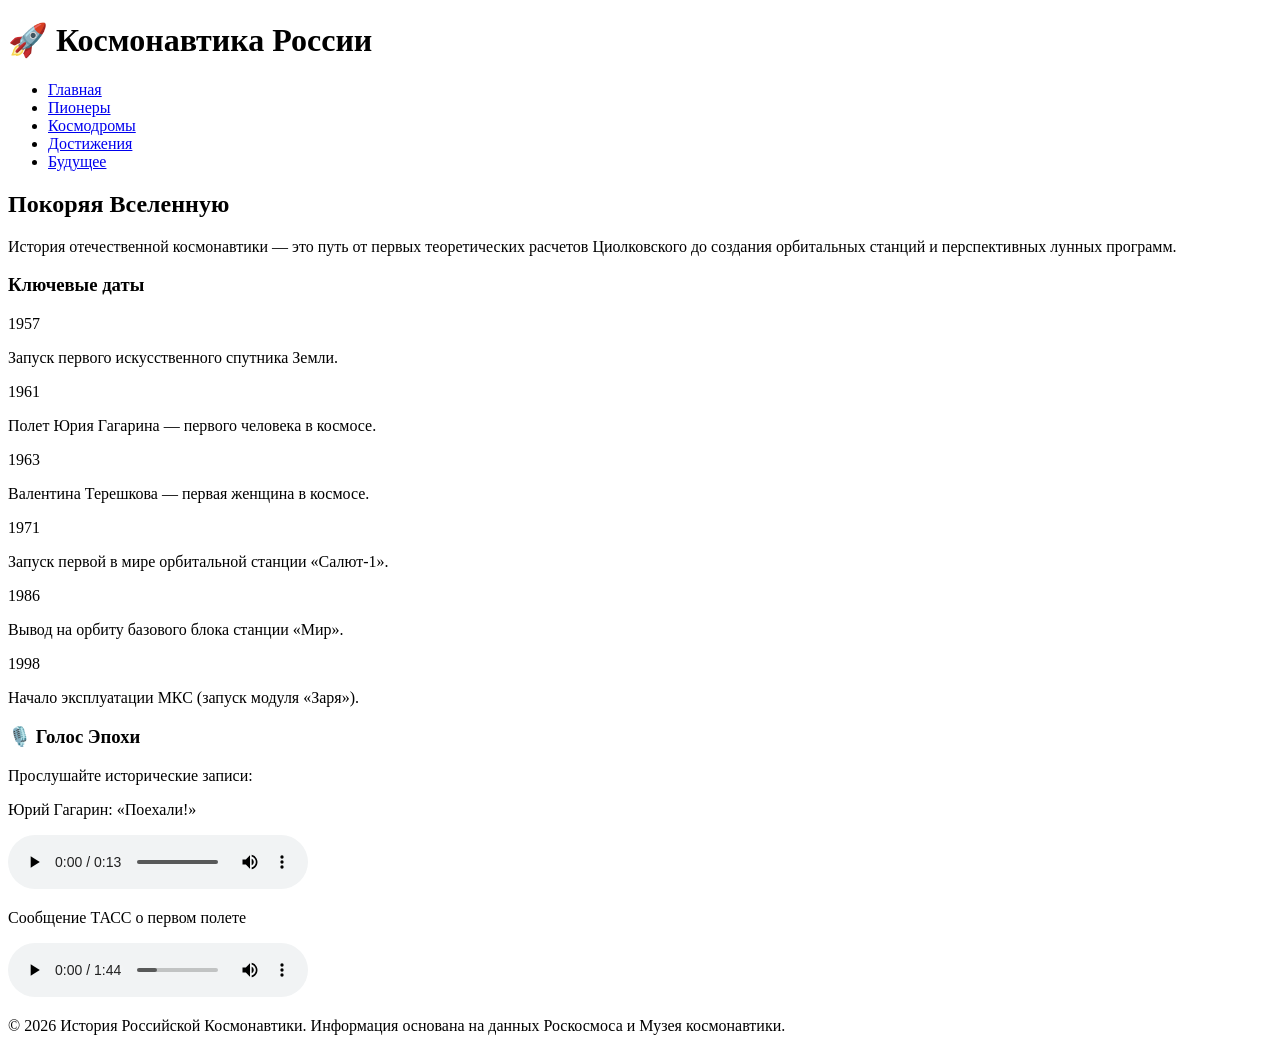
==== index.html @ a7c4892f "Add files via upload" ====
<!DOCTYPE html>
<html lang="ru">
<head>
    <meta charset="UTF-8">
    <!-- ВАЖНО: Этот тег делает сайт адаптивным -->
    <meta name="viewport" content="width=device-width, initial-scale=1.0">
    <title>Космонавтика России | Главная</title>
    <!-- Подключение вашего CSS файла -->
    <link rel="stylesheet" href="style.css"> 
    <!-- Подключение вашего JS файла (если есть) -->
    <script src="script.js" defer></script>
</head>
<body>

    <!-- Шапка сайта с навигацией -->
    <header class="site-header">
        <div class="container">
            <h1 class="logo">🚀 Космонавтика России</h1>
            <nav class="main-nav">
                <!-- Меню должно быть адаптивным (на мобильных часто делают "гамбургер") -->
                <ul>
                    <li><a href="index.html" class="active">Главная</a></li>
                    <li><a href="pioneers.html">Пионеры</a></li>
                    <li><a href="cosmodromes.html">Космодромы</a></li>
                    <li><a href="achievements.html">Достижения</a></li>
                    <li><a href="future.html">Будущее</a></li>
                </ul>
            </nav>
        </div>
    </header>

    <!-- Основной контент -->
    <main class="content">
        
        <!-- Секция Героя/Заголовка -->
        <section class="hero-section">
            <div class="container">
                <h2>Покоряя Вселенную</h2>
                <p>История отечественной космонавтики — это путь от первых теоретических расчетов Циолковского до создания орбитальных станций и перспективных лунных программ.</p>
            </div>
        </section>

        <!-- Секция Ключевые даты (Сетка или Список) -->
        <section class="dates-section">
            <div class="container">
                <h3>Ключевые даты</h3>
                <div class="grid-container">
                    <div class="card">
                        <span class="year">1957</span>
                        <p>Запуск первого искусственного спутника Земли.</p>
                    </div>
                    <div class="card">
                        <span class="year">1961</span>
                        <p>Полет Юрия Гагарина — первого человека в космосе.</p>
                    </div>
                    <div class="card">
                        <span class="year">1963</span>
                        <p>Валентина Терешкова — первая женщина в космосе.</p>
                    </div>
                    <div class="card">
                        <span class="year">1971</span>
                        <p>Запуск первой в мире орбитальной станции «Салют-1».</p>
                    </div>
                    <div class="card">
                        <span class="year">1986</span>
                        <p>Вывод на орбиту базового блока станции «Мир».</p>
                    </div>
                    <div class="card">
                        <span class="year">1998</span>
                        <p>Начало эксплуатации МКС (запуск модуля «Заря»).</p>
                    </div>
                </div>
            </div>
        </section>

        <!-- Секция Аудио -->
        <section class="audio-section">
            <div class="container">
                <h3>🎙️ Голос Эпохи</h3>
                <p>Прослушайте исторические записи:</p>
                
                <div class="audio-item">
                    <p>Юрий Гагарин: «Поехали!»</p>
                    <audio controls>
                        <source src="audio/gagarin_poechali.mp3" type="audio/mpeg">
                        Ваш браузер не поддерживает аудио элемент.
                    </audio>
                </div>

                <div class="audio-item">
                    <p>Сообщение ТАСС о первом полете</p>
                    <audio controls>
                        <source src="audio/tass_announcement.mp3" type="audio/mpeg">
                        Ваш браузер не поддерживает аудио элемент.
                    </audio>
                </div>
            </div>
        </section>

    </main>

    <!-- Подвал -->
    <footer class="site-footer">
        <div class="container">
            <p>© 2026 История Российской Космонавтики. Информация основана на данных Роскосмоса и Музея космонавтики.</p>
        </div>
    </footer>

</body>
</html>
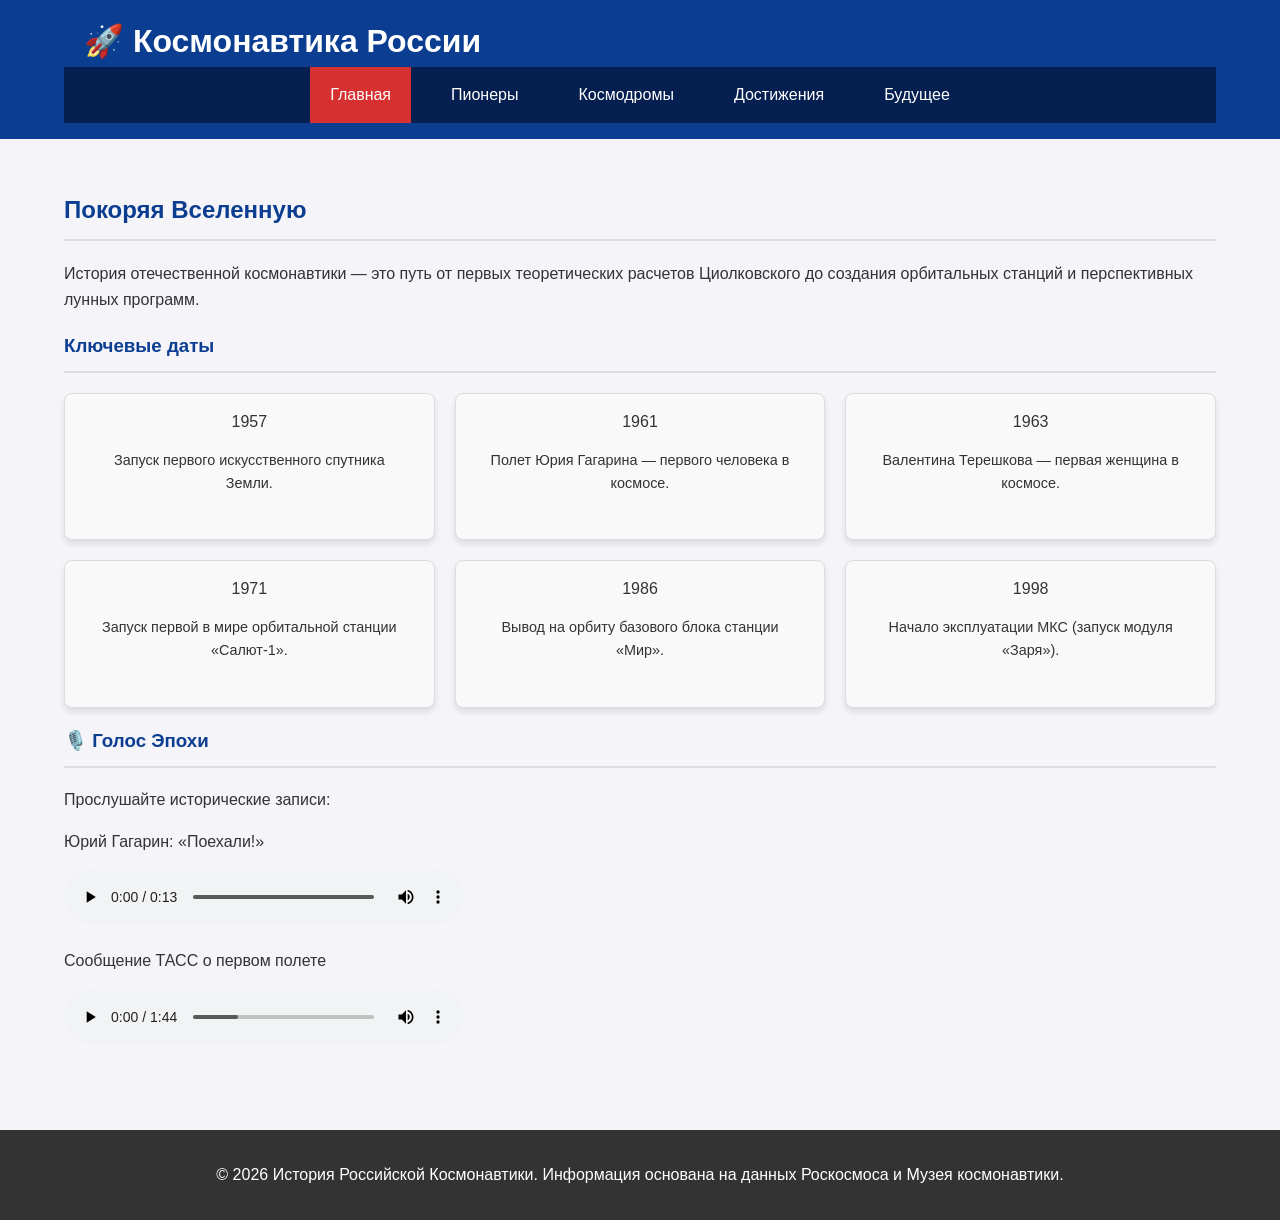
==== commit c94ec8dd: "Update index.html" ====
--- a/index.html
+++ b/index.html
@@ -6,7 +6,7 @@
     <meta name="viewport" content="width=device-width, initial-scale=1.0">
     <title>Космонавтика России | Главная</title>
     <!-- Подключение вашего CSS файла -->
-    <link rel="stylesheet" href="style.css"> 
+    <link rel="stylesheet" href="Style.css"> 
     <!-- Подключение вашего JS файла (если есть) -->
     <script src="script.js" defer></script>
 </head>
@@ -107,4 +107,4 @@
     </footer>
 
 </body>
-</html>+</html>
--- a/Style.css
+++ b/Style.css
@@ -0,0 +1,296 @@
+/* Общие настройки */
+body {
+    font-family: 'Segoe UI', Tahoma, Geneva, Verdana, sans-serif;
+    margin: 0;
+    padding: 0;
+    background-color: #f4f4f9;
+    color: #333;
+    line-height: 1.6;
+}
+
+.container {
+    width: 90%;
+    max-width: 1200px;
+    margin: 0 auto;
+}
+
+/* Шапка */
+header {
+    background-color: #0b3d91;
+    /* NASA/Roscosmos Blue style */
+    color: white;
+    padding: 1rem 0;
+}
+
+header h1 {
+    margin: 0;
+    padding-left: 20px;
+}
+
+nav ul {
+    list-style: none;
+    padding: 0;
+    margin: 0;
+    display: flex;
+    justify-content: center;
+    background-color: #052050;
+}
+
+nav ul li {
+    margin: 0;
+}
+
+nav ul li a {
+    display: block;
+    padding: 15px 20px;
+    color: white;
+    text-decoration: none;
+    transition: background 0.3s;
+}
+
+nav ul li a:hover,
+nav ul li a.active {
+    background-color: #d63031;
+}
+
+/* Основной контент */
+main {
+    padding: 2rem 0;
+    min-height: 60vh;
+}
+
+h2,
+h3 {
+    color: #0b3d91;
+    border-bottom: 2px solid #ddd;
+    padding-bottom: 10px;
+}
+
+/* Главная - Таймлайн */
+.timeline ul {
+    list-style-type: none;
+    padding: 0;
+}
+
+.timeline li {
+    background: white;
+    margin-bottom: 10px;
+    padding: 15px;
+    border-left: 5px solid #d63031;
+    box-shadow: 0 2px 5px rgba(0, 0, 0, 0.1);
+}
+
+/* Аудиогид */
+.audio-guide {
+    background-color: #e3f2fd;
+    padding: 20px;
+    border-radius: 8px;
+    margin-top: 30px;
+    border: 1px solid #bbdefb;
+}
+
+.audio-item {
+    margin-bottom: 15px;
+}
+
+audio {
+    width: 100%;
+    max-width: 400px;
+}
+
+/* Пионеры - Сетка */
+.cosmonauts-grid {
+    display: grid;
+    grid-template-columns: repeat(auto-fit, minmax(250px, 1fr));
+    gap: 20px;
+}
+
+.card {
+    background: white;
+    border-radius: 8px;
+    overflow: hidden;
+    box-shadow: 0 4px 6px rgba(0, 0, 0, 0.1);
+    text-align: center;
+    transition: transform 0.2s;
+}
+
+.card:hover {
+    transform: translateY(-5px);
+}
+
+.card img {
+    width: 100%;
+    height: 250px;
+    object-fit: cover;
+}
+
+.card h3 {
+    border: none;
+    margin: 10px 0 5px;
+}
+
+.card p {
+    padding: 0 15px 15px;
+    font-size: 0.9rem;
+}
+
+/* Карта */
+.interactive-map-container {
+    position: relative;
+    background: #fff;
+    padding: 20px;
+    border-radius: 8px;
+    box-shadow: 0 2px 10px rgba(0, 0, 0, 0.1);
+}
+
+svg {
+    width: 100%;
+    height: auto;
+    border: 1px solid #ccc;
+    background-color: #aaddff;
+    /* Цвет "воды/неба" */
+}
+
+.map-point:hover {
+    fill: #ffeb3b;
+    stroke: #000;
+    stroke-width: 2px;
+}
+
+.map-info-box {
+    margin-top: 15px;
+    padding: 15px;
+    background: #f9f9f9;
+    border-left: 4px solid #0b3d91;
+}
+
+/* Галерея */
+.gallery-grid {
+    display: grid;
+    grid-template-columns: repeat(auto-fill, minmax(300px, 1fr));
+    gap: 20px;
+}
+
+.gallery figure {
+    margin: 0;
+    background: white;
+    padding: 10px;
+    box-shadow: 0 2px 5px rgba(0, 0, 0, 0.1);
+}
+
+.gallery img {
+    width: 100%;
+    height: 200px;
+    object-fit: contain;
+    background: #000;
+}
+
+.gallery figcaption {
+    text-align: center;
+    padding-top: 10px;
+    font-weight: bold;
+}
+
+/* Подвал */
+footer {
+    background-color: #333;
+    color: white;
+    text-align: center;
+    padding: 1rem 0;
+    margin-top: 2rem;
+}
+
+.map-info-box img {
+    display: block;
+    /* Убирает лишние отступы у картинки */
+    margin: 10px auto 15px auto;
+    /* Центрирует картинку и добавляет отступы */
+    box-shadow: 0 2px 8px rgba(0, 0, 0, 0.15);
+    /* Добавляет легкую тень */
+}
+
+/* Чтобы картинки не вылезали за пределы экрана */
+img {
+    max-width: 100%;
+    height: auto;
+    display: block;
+}
+
+/* Ограничитель ширины контента */
+.container {
+    width: 90%;
+    max-width: 1200px; /* Максимальная ширина на больших мониторах */
+    margin: 0 auto;
+    padding: 0 15px;
+}
+
+/* Для ПК и планшетов */
+.main-nav ul {
+    display: flex;
+    list-style: none;
+    gap: 20px;
+}
+
+/* Для мобильных устройств (меньше 768px) */
+@media (max-width: 768px) {
+    .main-nav ul {
+        flex-direction: column;
+        text-align: center;
+        gap: 10px;
+    }
+    
+    .site-header {
+        text-align: center;
+    }
+}
+
+.grid-container {
+    display: grid;
+    /* Автоматическое заполнение: минимум 300px, максимум - сколько влезет */
+    grid-template-columns: repeat(auto-fit, minmax(300px, 1fr));
+    gap: 20px;
+    margin-top: 20px;
+}
+
+.card {
+    border: 1px solid #ddd;
+    padding: 15px;
+    border-radius: 8px;
+    background: #f9f9f9;
+}
+
+/* Картинки всегда занимают доступную ширину, но не больше своей реальной */
+.content img {
+    max-width: 100%;
+    height: auto;
+    margin: 10px 0;
+}
+
+/* Если карта большая, сделайте её прокручиваемой на мобильных */
+.map-container {
+    overflow-x: auto;
+}
+
+/* Планшеты и небольшие ноутбуки */
+@media (max-width: 1024px) {
+    h1 { font-size: 2rem; }
+    h2 { font-size: 1.5rem; }
+}
+
+/* Мобильные телефоны */
+@media (max-width: 600px) {
+    body {
+        font-size: 16px; /* Удобный размер для чтения */
+    }
+    
+    h1 { font-size: 1.5rem; }
+    
+    .hero-section p {
+        line-height: 1.6;
+    }
+    
+    /* Аудиоплееры на всю ширину */
+    audio {
+        width: 100%;
+    }
+}
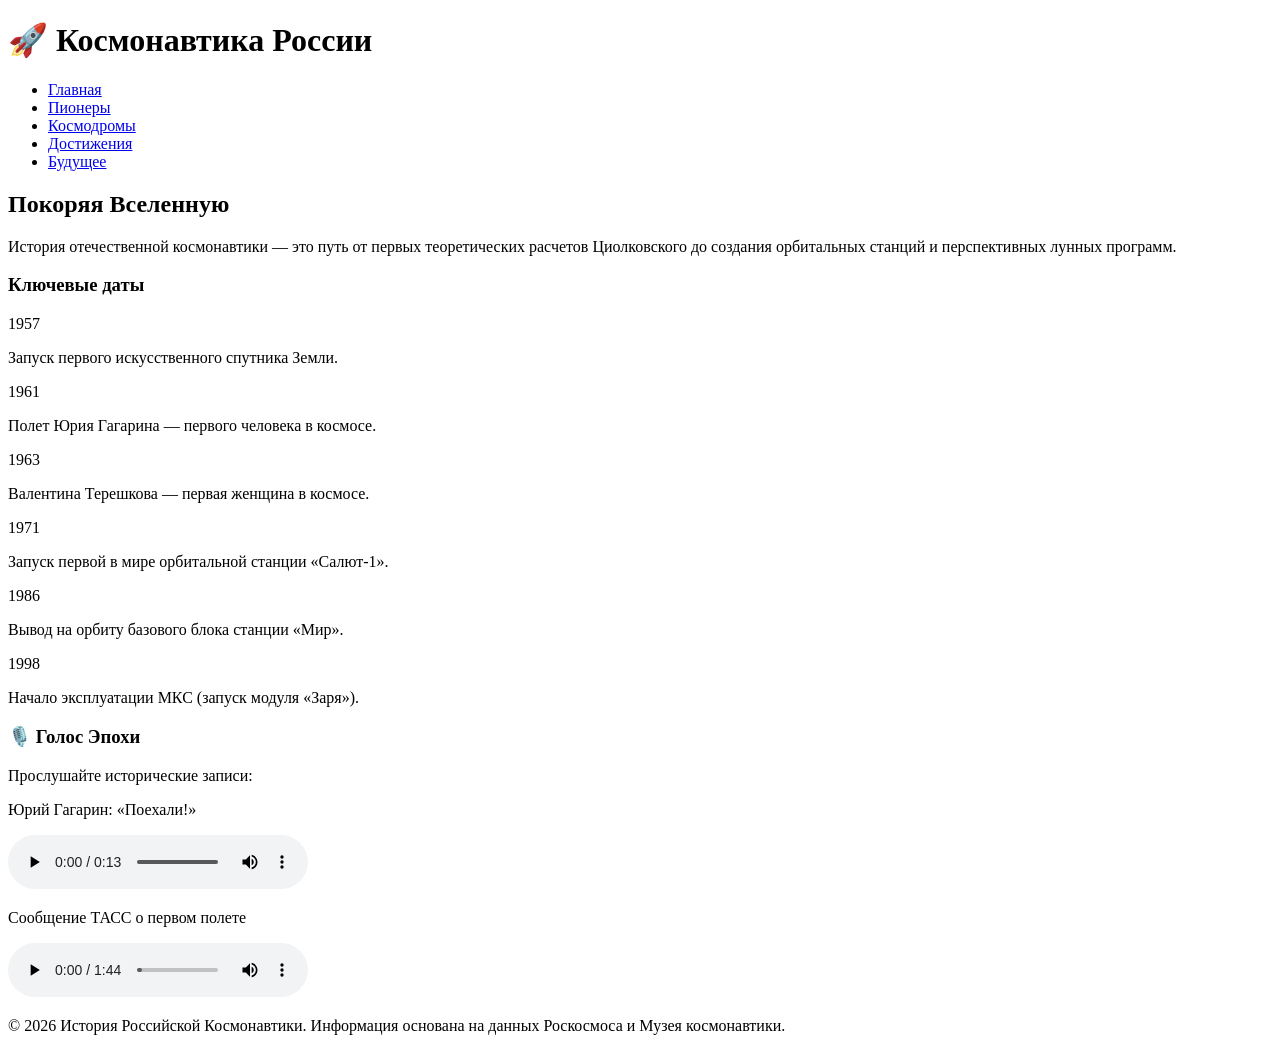
==== commit ce2276d2: "Add files via upload" ====
--- a/index.html
+++ b/index.html
@@ -6,7 +6,7 @@
     <meta name="viewport" content="width=device-width, initial-scale=1.0">
     <title>Космонавтика России | Главная</title>
     <!-- Подключение вашего CSS файла -->
-    <link rel="stylesheet" href="Style.css"> 
+    <link rel="stylesheet" href="style.css"> 
     <!-- Подключение вашего JS файла (если есть) -->
     <script src="script.js" defer></script>
 </head>
@@ -107,4 +107,4 @@
     </footer>
 
 </body>
-</html>
+</html>
